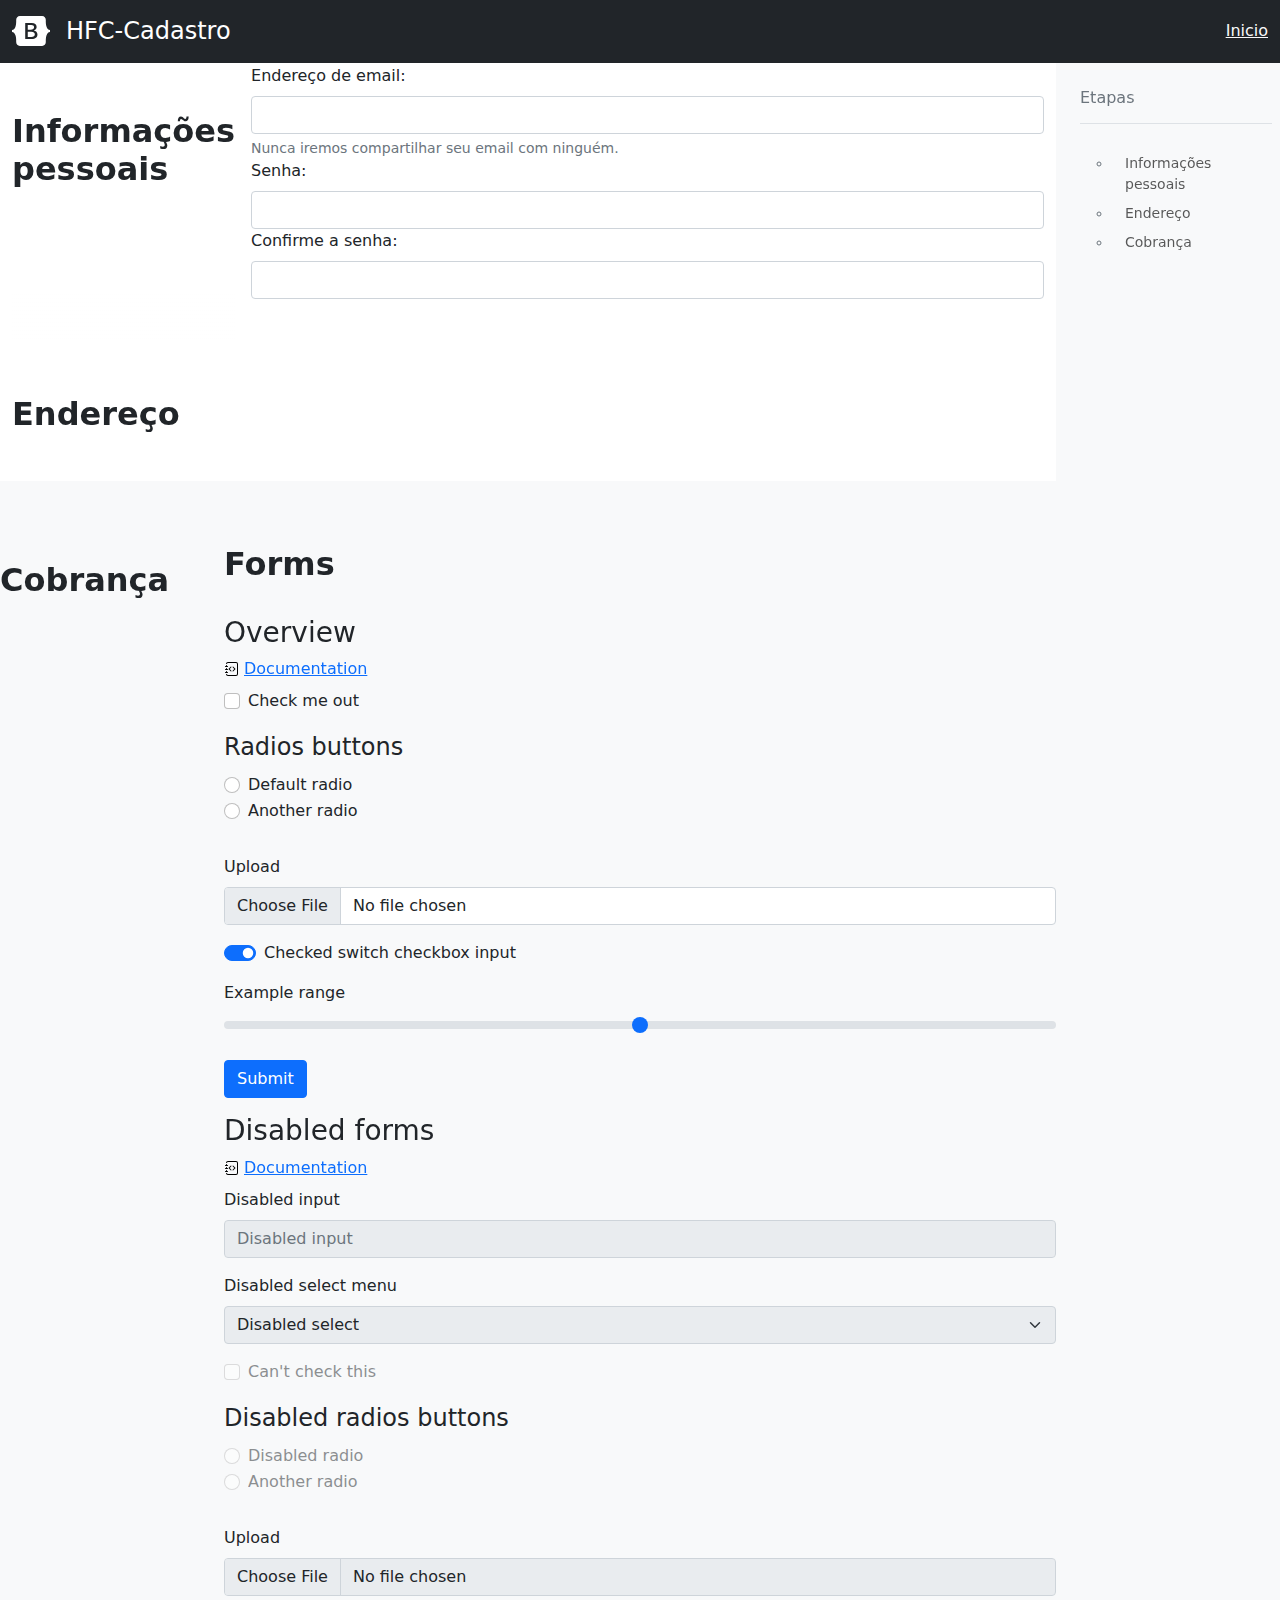
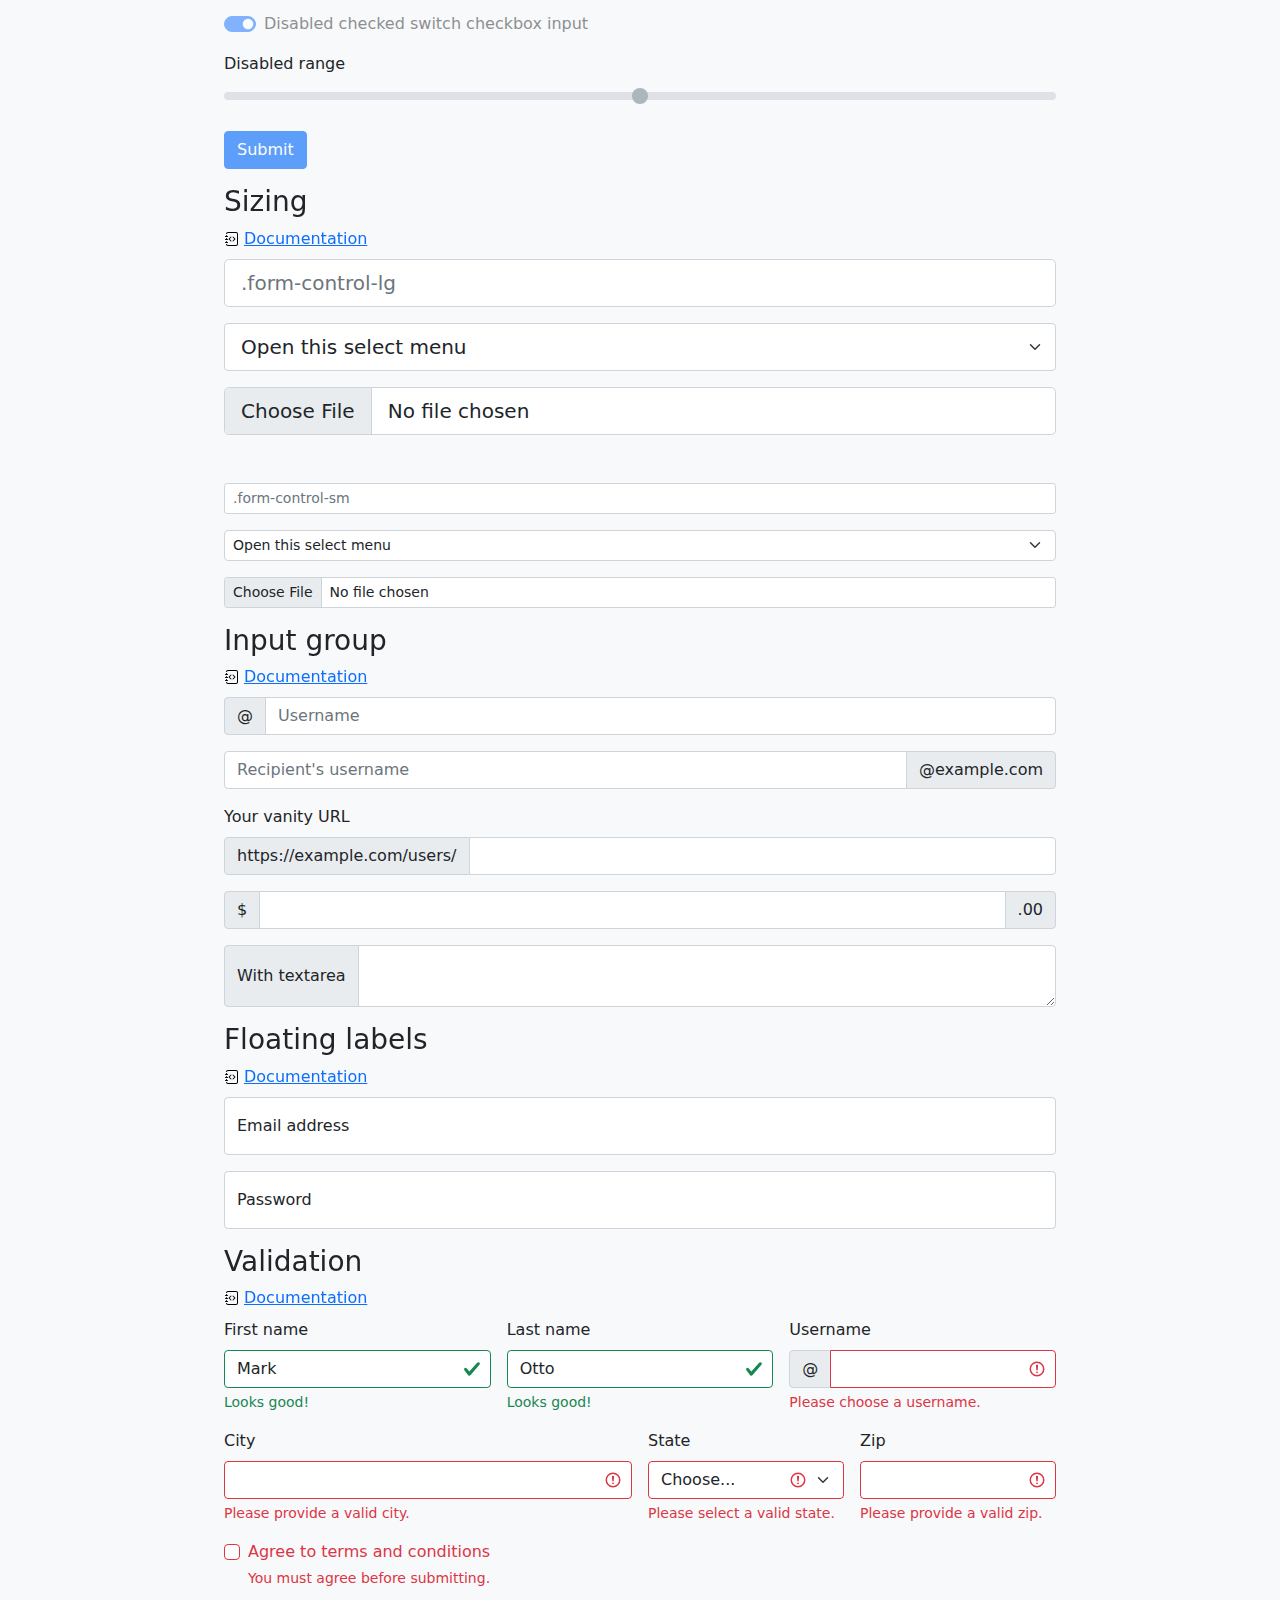
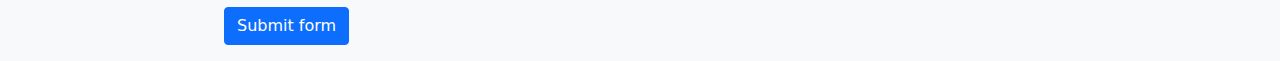
==== ss/blog/cadastro.html @ 864c5a06 "Update cadastro.html" ====
<!doctype html>
<html lang="en">
  <head>
    <meta charset="utf-8">
    <meta name="viewport" content="width=device-width, initial-scale=1">
    <meta name="description" content="">
    <meta name="author" content="Luiza<Matheus,Tailine">
    <meta name="generator" content="Hugo 0.82.0">
    <title>HFC-Cadastro</title>

    <link rel="canonical" href="https://getbootstrap.com/docs/5.0/examples/cheatsheet/">

    

    <!-- Bootstrap core CSS -->
<link href="../assets/dist/css/bootstrap.min.css" rel="stylesheet">

    <style>
      .bd-placeholder-img {
        font-size: 1.125rem;
        text-anchor: middle;
        -webkit-user-select: none;
        -moz-user-select: none;
        user-select: none;
      }

      @media (min-width: 768px) {
        .bd-placeholder-img-lg {
          font-size: 3.5rem;
        }
      }
    </style>

    
    <!-- Custom styles for this template -->
    <link href="cadastro.css" rel="stylesheet">
  </head>
  <body class="bg-light">
    
<header class="bd-header bg-dark py-3 d-flex align-items-stretch border-bottom border-dark">
  <div class="container-fluid d-flex align-items-center">
    <h1 class="d-flex align-items-center fs-4 text-white mb-0">
      <img src="../assets/brand/bootstrap-logo-white.svg" width="38" height="30" class="me-3" alt="Bootstrap">
      HFC-Cadastro
    </h1>
    <a href="index.html" class="ms-auto link-light">Inicio</a>
  </div>
</header>
<aside class="bd-aside sticky-xl-top text-muted align-self-start mb-3 mb-xl-5 px-2">
  <h2 class="h6 pt-4 pb-3 mb-4 border-bottom">Etapas</h2>
  <nav class="small" id="toc">
    <ul class="list-unstyled">
      <li class="my-2">
        <ul>
       
          <li><a class="d-inline-flex align-items-center rounded" href="#info">Informações pessoais</a></li>
          <li><a class="d-inline-flex align-items-center rounded" href="#end">Endereço</a></li>
          <li><a class="d-inline-flex align-items-center rounded" href="#cobr">Cobrança</a></li>
          
        </ul>
      </li>
      
    
    </ul>
  </nav>
</aside>
<div class="bd-cheatsheet container-fluid bg-body">
  <section id="info">
    <h2 class="sticky-xl-top fw-bold pt-3 pt-xl-5 pb-2 pb-xl-3">Informações pessoais</h2>
    <div class="mb-3">
      <label for="exampleInputEmail1" class="form-label">Endereço de email:</label>
      <input type="email" class="form-control" id="exampleInputEmail1" aria-describedby="emailHelp">
      <div id="emailHelp" class="form-text">Nunca iremos compartilhar seu email com ninguém.</div>
      <label for="exampleInputPassword1" class="form-label">Senha:</label>
      <input type="password" class="form-control" id="exampleInputPassword1">
    
      <label for="exampleInputPassword1" class="form-label">Confirme a senha:</label>
      <input type="password" class="form-control" id="exampleInputPassword1">
    </div>
  </section>
  <section id="end">
    <article class="my-3" id="end">
      <div class="bd-heading sticky-xl-top align-self-start mt-5 mb-3 mt-xl-0 mb-xl-2">

        <h2 class="sticky-xl-top fw-bold pt-3 pt-xl-5 pb-2 pb-xl-3">Endereço</h2>
      </div>
        
      </div>
    </article>
  </section>
  <section id="cobr">
    <article class="my-3" id="cobr">
      <div class="bd-heading sticky-xl-top align-self-start mt-5 mb-3 mt-xl-0 mb-xl-2">
        <h2 class="sticky-xl-top fw-bold pt-3 pt-xl-5 pb-2 pb-xl-3">Cobrança</h2>
      </div>
        
      </div>
    </article>
  </section>  
    

  <section id="forms">
    <h2 class="sticky-xl-top fw-bold pt-3 pt-xl-5 pb-2 pb-xl-3">Forms</h2>

    <article class="my-3" id="overview">
      <div class="bd-heading sticky-xl-top align-self-start mt-5 mb-3 mt-xl-0 mb-xl-2">
        <h3>Overview</h3>
        <a class="d-flex align-items-center" href="../forms/overview/">Documentation</a>
      </div>

      <div>
        <div class="bd-example">
        <form>
          
          
          <div class="mb-3 form-check">
            <input type="checkbox" class="form-check-input" id="exampleCheck1">
            <label class="form-check-label" for="exampleCheck1">Check me out</label>
          </div>
          <fieldset class="mb-3">
            <legend>Radios buttons</legend>
            <div class="form-check">
              <input type="radio" name="radios" class="form-check-input" id="exampleRadio1">
              <label class="form-check-label" for="exampleRadio1">Default radio</label>
            </div>
            <div class="mb-3 form-check">
              <input type="radio" name="radios" class="form-check-input" id="exampleRadio2">
              <label class="form-check-label" for="exampleRadio2">Another radio</label>
            </div>
          </fieldset>
          <div class="mb-3">
            <label class="form-label" for="customFile">Upload</label>
            <input type="file" class="form-control" id="customFile">
          </div>
          <div class="mb-3 form-check form-switch">
            <input class="form-check-input" type="checkbox" id="flexSwitchCheckChecked" checked>
            <label class="form-check-label" for="flexSwitchCheckChecked">Checked switch checkbox input</label>
          </div>
          <div class="mb-3">
            <label for="customRange3" class="form-label">Example range</label>
            <input type="range" class="form-range" min="0" max="5" step="0.5" id="customRange3">
          </div>
          <button type="submit" class="btn btn-primary">Submit</button>
        </form>
        </div>
      </div>
    </article>
    <article class="my-3" id="disabled-forms">
      <div class="bd-heading sticky-xl-top align-self-start mt-5 mb-3 mt-xl-0 mb-xl-2">
        <h3>Disabled forms</h3>
        <a class="d-flex align-items-center" href="../forms/overview/#disabled-forms">Documentation</a>
      </div>

      <div>
        <div class="bd-example">
        <form>
          <fieldset disabled aria-label="Disabled fieldset example">
            <div class="mb-3">
              <label for="disabledTextInput" class="form-label">Disabled input</label>
              <input type="text" id="disabledTextInput" class="form-control" placeholder="Disabled input">
            </div>
            <div class="mb-3">
              <label for="disabledSelect" class="form-label">Disabled select menu</label>
              <select id="disabledSelect" class="form-select">
                <option>Disabled select</option>
              </select>
            </div>
            <div class="mb-3">
              <div class="form-check">
                <input class="form-check-input" type="checkbox" id="disabledFieldsetCheck" disabled>
                <label class="form-check-label" for="disabledFieldsetCheck">
                  Can't check this
                </label>
              </div>
            </div>
            <fieldset class="mb-3">
              <legend>Disabled radios buttons</legend>
              <div class="form-check">
                <input type="radio" name="radios" class="form-check-input" id="disabledRadio1" disabled>
                <label class="form-check-label" for="disabledRadio1">Disabled radio</label>
              </div>
              <div class="mb-3 form-check">
                <input type="radio" name="radios" class="form-check-input" id="disabledRadio2" disabled>
                <label class="form-check-label" for="disabledRadio2">Another radio</label>
              </div>
            </fieldset>
            <div class="mb-3">
              <label class="form-label" for="disabledCustomFile">Upload</label>
              <input type="file" class="form-control" id="disabledCustomFile" disabled>
            </div>
            <div class="mb-3 form-check form-switch">
              <input class="form-check-input" type="checkbox" id="disabledSwitchCheckChecked" checked disabled>
              <label class="form-check-label" for="disabledSwitchCheckChecked">Disabled checked switch checkbox input</label>
            </div>
            <div class="mb-3">
              <label for="disabledRange" class="form-label">Disabled range</label>
              <input type="range" class="form-range" min="0" max="5" step="0.5" id="disabledRange">
            </div>
            <button type="submit" class="btn btn-primary">Submit</button>
          </fieldset>
        </form>
        </div>
      </div>
    </article>
    <article class="my-3" id="sizing">
      <div class="bd-heading sticky-xl-top align-self-start mt-5 mb-3 mt-xl-0 mb-xl-2">
        <h3>Sizing</h3>
        <a class="d-flex align-items-center" href="../forms/form-control/#sizing">Documentation</a>
      </div>

      <div>
        <div class="bd-example">
        <div class="mb-3">
          <input class="form-control form-control-lg" type="text" placeholder=".form-control-lg" aria-label=".form-control-lg example">
        </div>
        <div class="mb-3">
          <select class="form-select form-select-lg mb-3" aria-label=".form-select-lg example">
            <option selected>Open this select menu</option>
            <option value="1">One</option>
            <option value="2">Two</option>
            <option value="3">Three</option>
          </select>
        </div>
        <div class="mb-3">
          <input type="file" class="form-control form-control-lg" aria-label="Large file input example">
        </div>
        </div>

        <div class="bd-example">
        <div class="mb-3">
          <input class="form-control form-control-sm" type="text" placeholder=".form-control-sm" aria-label=".form-control-sm example">
        </div>
        <div class="mb-3">
          <select class="form-select form-select-sm" aria-label=".form-select-sm example">
            <option selected>Open this select menu</option>
            <option value="1">One</option>
            <option value="2">Two</option>
            <option value="3">Three</option>
          </select>
        </div>
        <div class="mb-3">
          <input type="file" class="form-control form-control-sm" aria-label="Small file input example">
        </div>
        </div>
      </div>
    </article>
    <article class="my-3" id="input-group">
      <div class="bd-heading sticky-xl-top align-self-start mt-5 mb-3 mt-xl-0 mb-xl-2">
        <h3>Input group</h3>
        <a class="d-flex align-items-center" href="../forms/input-group/">Documentation</a>
      </div>

      <div>
        <div class="bd-example">
        <div class="input-group mb-3">
          <span class="input-group-text" id="basic-addon1">@</span>
          <input type="text" class="form-control" placeholder="Username" aria-label="Username" aria-describedby="basic-addon1">
        </div>
        <div class="input-group mb-3">
          <input type="text" class="form-control" placeholder="Recipient's username" aria-label="Recipient's username" aria-describedby="basic-addon2">
          <span class="input-group-text" id="basic-addon2">@example.com</span>
        </div>
        <label for="basic-url" class="form-label">Your vanity URL</label>
        <div class="input-group mb-3">
          <span class="input-group-text" id="basic-addon3">https://example.com/users/</span>
          <input type="text" class="form-control" id="basic-url" aria-describedby="basic-addon3">
        </div>
        <div class="input-group mb-3">
          <span class="input-group-text">$</span>
          <input type="text" class="form-control" aria-label="Amount (to the nearest dollar)">
          <span class="input-group-text">.00</span>
        </div>
        <div class="input-group">
          <span class="input-group-text">With textarea</span>
          <textarea class="form-control" aria-label="With textarea"></textarea>
        </div>
        </div>
      </div>
    </article>
    <article class="my-3" id="floating-labels">
      <div class="bd-heading sticky-xl-top align-self-start mt-5 mb-3 mt-xl-0 mb-xl-2">
        <h3>Floating labels</h3>
        <a class="d-flex align-items-center" href="../forms/floating-labels/">Documentation</a>
      </div>

      <div>
        <div class="bd-example">
        <form>
          <div class="form-floating mb-3">
            <input type="email" class="form-control" id="floatingInput" placeholder="name@example.com">
            <label for="floatingInput">Email address</label>
          </div>
          <div class="form-floating">
            <input type="password" class="form-control" id="floatingPassword" placeholder="Password">
            <label for="floatingPassword">Password</label>
          </div>
        </form>
        </div>
      </div>
    </article>
    <article class="my-3" id="validation">
      <div class="bd-heading sticky-xl-top align-self-start mt-5 mb-3 mt-xl-0 mb-xl-2">
        <h3>Validation</h3>
        <a class="d-flex align-items-center" href="../forms/validation/">Documentation</a>
      </div>

      <div>
        <div class="bd-example">
        <form class="row g-3">
          <div class="col-md-4">
            <label for="validationServer01" class="form-label">First name</label>
            <input type="text" class="form-control is-valid" id="validationServer01" value="Mark" required>
            <div class="valid-feedback">
              Looks good!
            </div>
          </div>
          <div class="col-md-4">
            <label for="validationServer02" class="form-label">Last name</label>
            <input type="text" class="form-control is-valid" id="validationServer02" value="Otto" required>
            <div class="valid-feedback">
              Looks good!
            </div>
          </div>
          <div class="col-md-4">
            <label for="validationServerUsername" class="form-label">Username</label>
            <div class="input-group has-validation">
              <span class="input-group-text" id="inputGroupPrepend3">@</span>
              <input type="text" class="form-control is-invalid" id="validationServerUsername" aria-describedby="inputGroupPrepend3" required>
              <div class="invalid-feedback">
                Please choose a username.
              </div>
            </div>
          </div>
          <div class="col-md-6">
            <label for="validationServer03" class="form-label">City</label>
            <input type="text" class="form-control is-invalid" id="validationServer03" required>
            <div class="invalid-feedback">
              Please provide a valid city.
            </div>
          </div>
          <div class="col-md-3">
            <label for="validationServer04" class="form-label">State</label>
            <select class="form-select is-invalid" id="validationServer04" required>
              <option selected disabled value="">Choose...</option>
              <option>...</option>
            </select>
            <div class="invalid-feedback">
              Please select a valid state.
            </div>
          </div>
          <div class="col-md-3">
            <label for="validationServer05" class="form-label">Zip</label>
            <input type="text" class="form-control is-invalid" id="validationServer05" required>
            <div class="invalid-feedback">
              Please provide a valid zip.
            </div>
          </div>
          <div class="col-12">
            <div class="form-check">
              <input class="form-check-input is-invalid" type="checkbox" value="" id="invalidCheck3" required>
              <label class="form-check-label" for="invalidCheck3">
                Agree to terms and conditions
              </label>
              <div class="invalid-feedback">
                You must agree before submitting.
              </div>
            </div>
          </div>
          <div class="col-12">
            <button class="btn btn-primary" type="submit">Submit form</button>
          </div>
        </form>
        </div>
      </div>
    </article>
  </section>

  
    <article class="my-3" id="spinners">
      <div class="bd-heading sticky-xl-top align-self-start mt-5 mb-3 mt-xl-0 mb-xl-2">
        


    <script src="../assets/dist/js/bootstrap.bundle.min.js"></script>

      <script src="cadastro.js"></script>
  </body>
</html>
---- ss/blog/cadastro.css ----
body {
  scroll-behavior: smooth;
}

/**
 * Bootstrap "Journal code" icon
 * @link https://icons.getbootstrap.com/icons/journal-code/
 */
.bd-heading a::before {
  display: inline-block;
  width: 1em;
  height: 1em;
  margin-right: .25rem;
  content: "";
  background-image: url("data:image/svg+xml,%3Csvg xmlns='http://www.w3.org/2000/svg' fill='%25230d6efd' viewBox='0 0 16 16'%3E%3Cpath d='M4 1h8a2 2 0 0 1 2 2v10a2 2 0 0 1-2 2H4a2 2 0 0 1-2-2h1a1 1 0 0 0 1 1h8a1 1 0 0 0 1-1V3a1 1 0 0 0-1-1H4a1 1 0 0 0-1 1H2a2 2 0 0 1 2-2z'/%3E%3Cpath d='M2 5v-.5a.5.5 0 0 1 1 0V5h.5a.5.5 0 0 1 0 1h-2a.5.5 0 0 1 0-1H2zm0 3v-.5a.5.5 0 0 1 1 0V8h.5a.5.5 0 0 1 0 1h-2a.5.5 0 0 1 0-1H2zm0 3v-.5a.5.5 0 0 1 1 0v.5h.5a.5.5 0 0 1 0 1h-2a.5.5 0 0 1 0-1H2z'/%3E%3Cpath fill-rule='evenodd' d='M8.646 5.646a.5.5 0 0 1 .708 0l2 2a.5.5 0 0 1 0 .708l-2 2a.5.5 0 0 1-.708-.708L10.293 8 8.646 6.354a.5.5 0 0 1 0-.708zm-1.292 0a.5.5 0 0 0-.708 0l-2 2a.5.5 0 0 0 0 .708l2 2a.5.5 0 0 0 .708-.708L5.707 8l1.647-1.646a.5.5 0 0 0 0-.708z'/%3E%3C/svg%3E");
  background-size: 1em;
}

/* stylelint-disable-next-line selector-max-universal */
.bd-heading + div > * + * {
  margin-top: 3rem;
}

/* Table of contents */
.bd-aside a {
  padding: .1875rem .5rem;
  margin-top: .125rem;
  margin-left: .3125rem;
  color: rgba(0, 0, 0, .65);
  text-decoration: none;
}

.bd-aside a:hover,
.bd-aside a:focus {
  color: rgba(0, 0, 0, .85);
  background-color: rgba(121, 82, 179, .1);
}

.bd-aside .active {
  font-weight: 600;
  color: rgba(0, 0, 0, .85);
}

.bd-aside .btn {
  padding: .25rem .5rem;
  font-weight: 600;
  color: rgba(0, 0, 0, .65);
  border: 0;
}

.bd-aside .btn:hover,
.bd-aside .btn:focus {
  color: rgba(0, 0, 0, .85);
  background-color: rgba(121, 82, 179, .1);
}

.bd-aside .btn:focus {
  box-shadow: 0 0 0 1px rgba(121, 82, 179, .7);
}

.bd-aside .btn::before {
  width: 1.25em;
  line-height: 0;
  content: url("data:image/svg+xml,%3csvg xmlns='http://www.w3.org/2000/svg' width='16' height='16' viewBox='0 0 16 16'%3e%3cpath fill='none' stroke='rgba%280,0,0,.5%29' stroke-linecap='round' stroke-linejoin='round' stroke-width='2' d='M5 14l6-6-6-6'/%3e%3c/svg%3e");
  transition: transform .35s ease;

  /* rtl:raw:
  transform: rotate(180deg) translateX(-2px);
  */
  transform-origin: .5em 50%;
}

.bd-aside .btn[aria-expanded="true"]::before {
  transform: rotate(90deg)/* rtl:ignore */;
}


/* Examples */
.scrollspy-example {
  position: relative;
  height: 200px;
  margin-top: .5rem;
  overflow: auto;
}

[id="modal"] .bd-example .btn,
[id="buttons"] .bd-example .btn,
[id="tooltips"] .bd-example .btn,
[id="popovers"] .bd-example .btn,
[id="dropdowns"] .bd-example .btn-group,
[id="dropdowns"] .bd-example .dropdown,
[id="dropdowns"] .bd-example .dropup,
[id="dropdowns"] .bd-example .dropend,
[id="dropdowns"] .bd-example .dropstart {
  margin: 0 1rem 1rem 0;
}

/* Layout */
@media (min-width: 1200px) {
  body {
    display: grid;
    gap: 1rem;
    grid-template-columns: 1fr 4fr 1fr;
    grid-template-rows: auto;
  }

  .bd-header {
    position: fixed;
    top: 0;
    /* rtl:begin:ignore */
    right: 0;
    left: 0;
    /* rtl:end:ignore */
    z-index: 1030;
    grid-column: 1 / span 3;
  }

  .bd-aside,
  .bd-cheatsheet {
    padding-top: 4rem;
  }

  /**
   * 1. Too bad only Firefox supports subgrids ATM
   */
  .bd-cheatsheet,
  .bd-cheatsheet section,
  .bd-cheatsheet article {
    display: inherit; /* 1 */
    gap: inherit; /* 1 */
    grid-template-columns: 1fr 4fr;
    grid-column: 1 / span 2;
    grid-template-rows: auto;
  }

  .bd-aside {
    grid-area: 1 / 3;
    scroll-margin-top: 4rem;
  }

  .bd-cheatsheet section,
  .bd-cheatsheet section > h2 {
    top: 2rem;
    scroll-margin-top: 2rem;
  }

  .bd-cheatsheet section > h2::before {
    position: absolute;
    /* rtl:begin:ignore */
    top: 0;
    right: 0;
    bottom: -2rem;
    left: 0;
    /* rtl:end:ignore */
    z-index: -1;
    content: "";
    background-image: linear-gradient(to bottom, rgba(255, 255, 255, 1) calc(100% - 3rem), rgba(255, 255, 255, .01));
  }

  .bd-cheatsheet article,
  .bd-cheatsheet .bd-heading {
    top: 8rem;
    scroll-margin-top: 8rem;
  }

  .bd-cheatsheet .bd-heading {
    z-index: 1;
  }
}
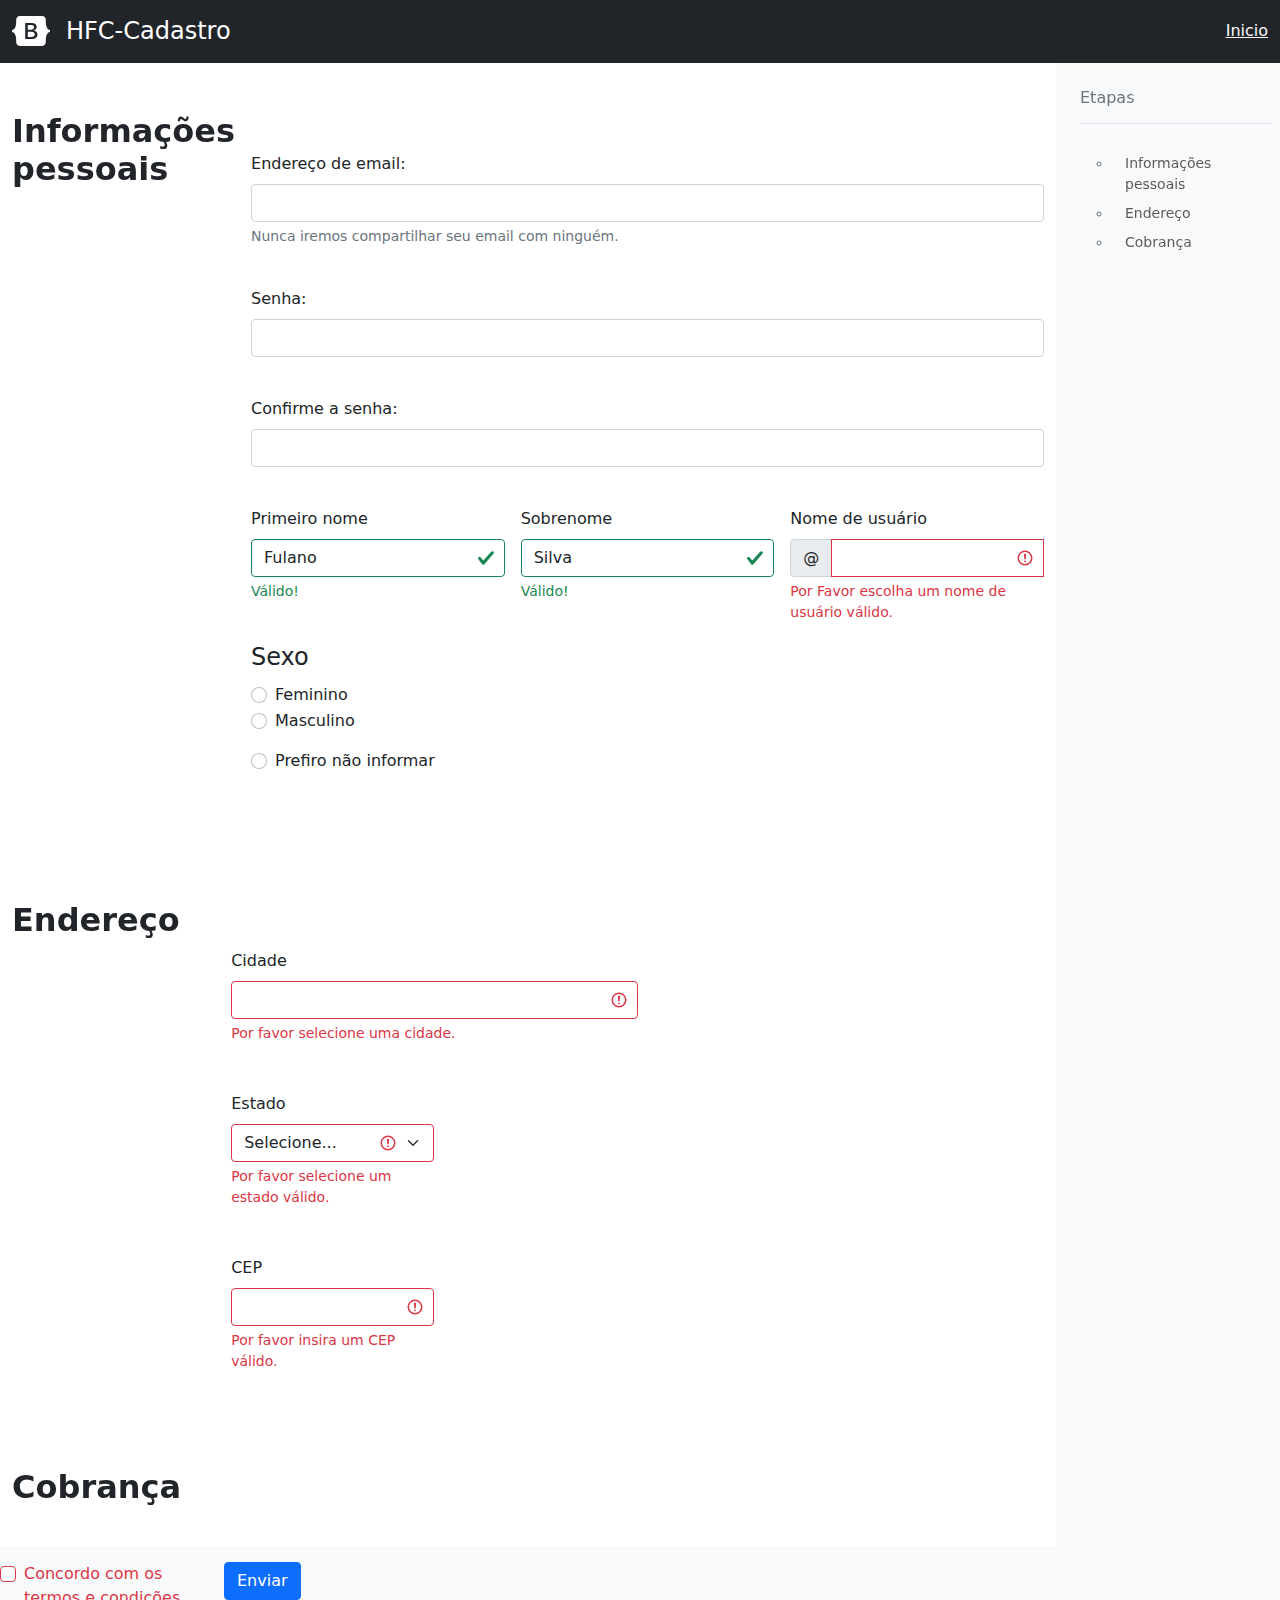
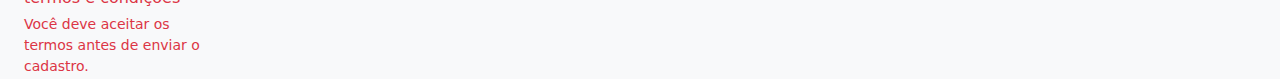
==== commit fa80af5a: "FORM DE CADASTRO" ====
--- a/ss/blog/cadastro.html
+++ b/ss/blog/cadastro.html
@@ -68,29 +68,116 @@
   <section id="info">
     <h2 class="sticky-xl-top fw-bold pt-3 pt-xl-5 pb-2 pb-xl-3">Informações pessoais</h2>
     <div class="mb-3">
+      <p></br></br></br></p>
       <label for="exampleInputEmail1" class="form-label">Endereço de email:</label>
       <input type="email" class="form-control" id="exampleInputEmail1" aria-describedby="emailHelp">
       <div id="emailHelp" class="form-text">Nunca iremos compartilhar seu email com ninguém.</div>
+      <p></br></p>
+      
       <label for="exampleInputPassword1" class="form-label">Senha:</label>
       <input type="password" class="form-control" id="exampleInputPassword1">
-    
+      <p></br></p>
       <label for="exampleInputPassword1" class="form-label">Confirme a senha:</label>
       <input type="password" class="form-control" id="exampleInputPassword1">
+      
+      <p></br></p>
+      <div class="bd-example">
+        <form class="row g-3">
+          <div class="col-md-4">
+            <label for="validationServer01" class="form-label">Primeiro nome</label>
+            <input type="text" class="form-control is-valid" id="validationServer01" value="Fulano" required>
+            <div class="valid-feedback">
+              Válido!
+            </div>
+            <div class="invalid-feedback">
+              verifique o nome digitado
+            </div>
+          </div>
+          <div class="col-md-4">
+            <label for="validationServer02" class="form-label">Sobrenome</label>
+            <input type="text" class="form-control is-valid" id="validationServer02" value="Silva" required>
+            <div class="valid-feedback">
+              Válido!
+            </div>
+            <div class="invalid-feedback">
+              Verifique o sobrenome digitado.
+            </div>
+          </div>
+          <div class="col-md-4">
+            <label for="validationServerUsername" class="form-label">Nome de usuário</label>
+            <div class="input-group has-validation">
+              <span class="input-group-text" id="inputGroupPrepend3">@</span>
+              <input type="text" class="form-control is-invalid" id="validationServerUsername" aria-describedby="inputGroupPrepend3" required>
+              <div class="invalid-feedback">
+                Por Favor escolha um nome de usuário válido.
+              </div>
+              <div class="valid-feedback">
+                Válido!
+              </div>
+            </div>
+            
+          </div>
+
+          <fieldset class="mb-3">
+            <legend>Sexo</legend>
+            <div class="form-check">
+              <input type="radio" name="radios" class="form-check-input" id="exampleRadio1">
+              <label class="form-check-label" for="exampleRadio1">Feminino</label>
+            </div>
+            <div class="mb-3 form-check">
+              <input type="radio" name="radios" class="form-check-input" id="exampleRadio2">
+              <label class="form-check-label" for="exampleRadio2">Masculino</label>
+            </div>
+            <div class="mb-3 form-check">
+              <input type="radio" name="radios" class="form-check-input" id="exampleRadio3">
+              <label class="form-check-label" for="exampleRadio3">Prefiro não informar</label>
+            </div>
+          </fieldset>
+
     </div>
+
+    
   </section>
   <section id="end">
     <article class="my-3" id="end">
       <div class="bd-heading sticky-xl-top align-self-start mt-5 mb-3 mt-xl-0 mb-xl-2">
 
         <h2 class="sticky-xl-top fw-bold pt-3 pt-xl-5 pb-2 pb-xl-3">Endereço</h2>
-      </div>
         
       </div>
+        <div>
+          <p></br></br></p>
+          <div class="col-md-6">
+            <label for="validationServer03" class="form-label">Cidade</label>
+            <input type="text" class="form-control is-invalid" id="validationServer03" required>
+            <div class="invalid-feedback">
+              Por favor selecione uma cidade.
+            </div>
+          </div>
+          <div class="col-md-3">
+            <label for="validationServer04" class="form-label">Estado</label>
+            <select class="form-select is-invalid" id="validationServer04" required>
+              <option selected disabled value="">Selecione...</option>
+              <option>...</option>
+            </select>
+            <div class="invalid-feedback">
+              Por favor selecione um estado válido.
+            </div>
+          </div>
+          <div class="col-md-3">
+            <label for="validationServer05" class="form-label">CEP</label>
+            <input type="text" class="form-control is-invalid" id="validationServer05" required>
+            <div class="invalid-feedback">
+              Por favor insira um CEP válido.
+            </div>
+          </div>
+        </div>
+      
     </article>
   </section>
   <section id="cobr">
     <article class="my-3" id="cobr">
-      <div class="bd-heading sticky-xl-top align-self-start mt-5 mb-3 mt-xl-0 mb-xl-2">
+      <div>
         <h2 class="sticky-xl-top fw-bold pt-3 pt-xl-5 pb-2 pb-xl-3">Cobrança</h2>
       </div>
         
@@ -99,275 +186,21 @@
   </section>  
     
 
-  <section id="forms">
-    <h2 class="sticky-xl-top fw-bold pt-3 pt-xl-5 pb-2 pb-xl-3">Forms</h2>
-
-    <article class="my-3" id="overview">
-      <div class="bd-heading sticky-xl-top align-self-start mt-5 mb-3 mt-xl-0 mb-xl-2">
-        <h3>Overview</h3>
-        <a class="d-flex align-items-center" href="../forms/overview/">Documentation</a>
-      </div>
-
-      <div>
-        <div class="bd-example">
-        <form>
+  
           
-          
-          <div class="mb-3 form-check">
-            <input type="checkbox" class="form-check-input" id="exampleCheck1">
-            <label class="form-check-label" for="exampleCheck1">Check me out</label>
-          </div>
-          <fieldset class="mb-3">
-            <legend>Radios buttons</legend>
-            <div class="form-check">
-              <input type="radio" name="radios" class="form-check-input" id="exampleRadio1">
-              <label class="form-check-label" for="exampleRadio1">Default radio</label>
-            </div>
-            <div class="mb-3 form-check">
-              <input type="radio" name="radios" class="form-check-input" id="exampleRadio2">
-              <label class="form-check-label" for="exampleRadio2">Another radio</label>
-            </div>
-          </fieldset>
-          <div class="mb-3">
-            <label class="form-label" for="customFile">Upload</label>
-            <input type="file" class="form-control" id="customFile">
-          </div>
-          <div class="mb-3 form-check form-switch">
-            <input class="form-check-input" type="checkbox" id="flexSwitchCheckChecked" checked>
-            <label class="form-check-label" for="flexSwitchCheckChecked">Checked switch checkbox input</label>
-          </div>
-          <div class="mb-3">
-            <label for="customRange3" class="form-label">Example range</label>
-            <input type="range" class="form-range" min="0" max="5" step="0.5" id="customRange3">
-          </div>
-          <button type="submit" class="btn btn-primary">Submit</button>
-        </form>
-        </div>
-      </div>
-    </article>
-    <article class="my-3" id="disabled-forms">
-      <div class="bd-heading sticky-xl-top align-self-start mt-5 mb-3 mt-xl-0 mb-xl-2">
-        <h3>Disabled forms</h3>
-        <a class="d-flex align-items-center" href="../forms/overview/#disabled-forms">Documentation</a>
-      </div>
-
-      <div>
-        <div class="bd-example">
-        <form>
-          <fieldset disabled aria-label="Disabled fieldset example">
-            <div class="mb-3">
-              <label for="disabledTextInput" class="form-label">Disabled input</label>
-              <input type="text" id="disabledTextInput" class="form-control" placeholder="Disabled input">
-            </div>
-            <div class="mb-3">
-              <label for="disabledSelect" class="form-label">Disabled select menu</label>
-              <select id="disabledSelect" class="form-select">
-                <option>Disabled select</option>
-              </select>
-            </div>
-            <div class="mb-3">
-              <div class="form-check">
-                <input class="form-check-input" type="checkbox" id="disabledFieldsetCheck" disabled>
-                <label class="form-check-label" for="disabledFieldsetCheck">
-                  Can't check this
-                </label>
-              </div>
-            </div>
-            <fieldset class="mb-3">
-              <legend>Disabled radios buttons</legend>
-              <div class="form-check">
-                <input type="radio" name="radios" class="form-check-input" id="disabledRadio1" disabled>
-                <label class="form-check-label" for="disabledRadio1">Disabled radio</label>
-              </div>
-              <div class="mb-3 form-check">
-                <input type="radio" name="radios" class="form-check-input" id="disabledRadio2" disabled>
-                <label class="form-check-label" for="disabledRadio2">Another radio</label>
-              </div>
-            </fieldset>
-            <div class="mb-3">
-              <label class="form-label" for="disabledCustomFile">Upload</label>
-              <input type="file" class="form-control" id="disabledCustomFile" disabled>
-            </div>
-            <div class="mb-3 form-check form-switch">
-              <input class="form-check-input" type="checkbox" id="disabledSwitchCheckChecked" checked disabled>
-              <label class="form-check-label" for="disabledSwitchCheckChecked">Disabled checked switch checkbox input</label>
-            </div>
-            <div class="mb-3">
-              <label for="disabledRange" class="form-label">Disabled range</label>
-              <input type="range" class="form-range" min="0" max="5" step="0.5" id="disabledRange">
-            </div>
-            <button type="submit" class="btn btn-primary">Submit</button>
-          </fieldset>
-        </form>
-        </div>
-      </div>
-    </article>
-    <article class="my-3" id="sizing">
-      <div class="bd-heading sticky-xl-top align-self-start mt-5 mb-3 mt-xl-0 mb-xl-2">
-        <h3>Sizing</h3>
-        <a class="d-flex align-items-center" href="../forms/form-control/#sizing">Documentation</a>
-      </div>
-
-      <div>
-        <div class="bd-example">
-        <div class="mb-3">
-          <input class="form-control form-control-lg" type="text" placeholder=".form-control-lg" aria-label=".form-control-lg example">
-        </div>
-        <div class="mb-3">
-          <select class="form-select form-select-lg mb-3" aria-label=".form-select-lg example">
-            <option selected>Open this select menu</option>
-            <option value="1">One</option>
-            <option value="2">Two</option>
-            <option value="3">Three</option>
-          </select>
-        </div>
-        <div class="mb-3">
-          <input type="file" class="form-control form-control-lg" aria-label="Large file input example">
-        </div>
-        </div>
-
-        <div class="bd-example">
-        <div class="mb-3">
-          <input class="form-control form-control-sm" type="text" placeholder=".form-control-sm" aria-label=".form-control-sm example">
-        </div>
-        <div class="mb-3">
-          <select class="form-select form-select-sm" aria-label=".form-select-sm example">
-            <option selected>Open this select menu</option>
-            <option value="1">One</option>
-            <option value="2">Two</option>
-            <option value="3">Three</option>
-          </select>
-        </div>
-        <div class="mb-3">
-          <input type="file" class="form-control form-control-sm" aria-label="Small file input example">
-        </div>
-        </div>
-      </div>
-    </article>
-    <article class="my-3" id="input-group">
-      <div class="bd-heading sticky-xl-top align-self-start mt-5 mb-3 mt-xl-0 mb-xl-2">
-        <h3>Input group</h3>
-        <a class="d-flex align-items-center" href="../forms/input-group/">Documentation</a>
-      </div>
-
-      <div>
-        <div class="bd-example">
-        <div class="input-group mb-3">
-          <span class="input-group-text" id="basic-addon1">@</span>
-          <input type="text" class="form-control" placeholder="Username" aria-label="Username" aria-describedby="basic-addon1">
-        </div>
-        <div class="input-group mb-3">
-          <input type="text" class="form-control" placeholder="Recipient's username" aria-label="Recipient's username" aria-describedby="basic-addon2">
-          <span class="input-group-text" id="basic-addon2">@example.com</span>
-        </div>
-        <label for="basic-url" class="form-label">Your vanity URL</label>
-        <div class="input-group mb-3">
-          <span class="input-group-text" id="basic-addon3">https://example.com/users/</span>
-          <input type="text" class="form-control" id="basic-url" aria-describedby="basic-addon3">
-        </div>
-        <div class="input-group mb-3">
-          <span class="input-group-text">$</span>
-          <input type="text" class="form-control" aria-label="Amount (to the nearest dollar)">
-          <span class="input-group-text">.00</span>
-        </div>
-        <div class="input-group">
-          <span class="input-group-text">With textarea</span>
-          <textarea class="form-control" aria-label="With textarea"></textarea>
-        </div>
-        </div>
-      </div>
-    </article>
-    <article class="my-3" id="floating-labels">
-      <div class="bd-heading sticky-xl-top align-self-start mt-5 mb-3 mt-xl-0 mb-xl-2">
-        <h3>Floating labels</h3>
-        <a class="d-flex align-items-center" href="../forms/floating-labels/">Documentation</a>
-      </div>
-
-      <div>
-        <div class="bd-example">
-        <form>
-          <div class="form-floating mb-3">
-            <input type="email" class="form-control" id="floatingInput" placeholder="name@example.com">
-            <label for="floatingInput">Email address</label>
-          </div>
-          <div class="form-floating">
-            <input type="password" class="form-control" id="floatingPassword" placeholder="Password">
-            <label for="floatingPassword">Password</label>
-          </div>
-        </form>
-        </div>
-      </div>
-    </article>
-    <article class="my-3" id="validation">
-      <div class="bd-heading sticky-xl-top align-self-start mt-5 mb-3 mt-xl-0 mb-xl-2">
-        <h3>Validation</h3>
-        <a class="d-flex align-items-center" href="../forms/validation/">Documentation</a>
-      </div>
-
-      <div>
-        <div class="bd-example">
-        <form class="row g-3">
-          <div class="col-md-4">
-            <label for="validationServer01" class="form-label">First name</label>
-            <input type="text" class="form-control is-valid" id="validationServer01" value="Mark" required>
-            <div class="valid-feedback">
-              Looks good!
-            </div>
-          </div>
-          <div class="col-md-4">
-            <label for="validationServer02" class="form-label">Last name</label>
-            <input type="text" class="form-control is-valid" id="validationServer02" value="Otto" required>
-            <div class="valid-feedback">
-              Looks good!
-            </div>
-          </div>
-          <div class="col-md-4">
-            <label for="validationServerUsername" class="form-label">Username</label>
-            <div class="input-group has-validation">
-              <span class="input-group-text" id="inputGroupPrepend3">@</span>
-              <input type="text" class="form-control is-invalid" id="validationServerUsername" aria-describedby="inputGroupPrepend3" required>
-              <div class="invalid-feedback">
-                Please choose a username.
-              </div>
-            </div>
-          </div>
-          <div class="col-md-6">
-            <label for="validationServer03" class="form-label">City</label>
-            <input type="text" class="form-control is-invalid" id="validationServer03" required>
-            <div class="invalid-feedback">
-              Please provide a valid city.
-            </div>
-          </div>
-          <div class="col-md-3">
-            <label for="validationServer04" class="form-label">State</label>
-            <select class="form-select is-invalid" id="validationServer04" required>
-              <option selected disabled value="">Choose...</option>
-              <option>...</option>
-            </select>
-            <div class="invalid-feedback">
-              Please select a valid state.
-            </div>
-          </div>
-          <div class="col-md-3">
-            <label for="validationServer05" class="form-label">Zip</label>
-            <input type="text" class="form-control is-invalid" id="validationServer05" required>
-            <div class="invalid-feedback">
-              Please provide a valid zip.
-            </div>
-          </div>
           <div class="col-12">
             <div class="form-check">
               <input class="form-check-input is-invalid" type="checkbox" value="" id="invalidCheck3" required>
               <label class="form-check-label" for="invalidCheck3">
-                Agree to terms and conditions
+                Concordo com os termos e condições
               </label>
               <div class="invalid-feedback">
-                You must agree before submitting.
+                Você deve aceitar os termos antes de enviar o cadastro.
               </div>
             </div>
           </div>
           <div class="col-12">
-            <button class="btn btn-primary" type="submit">Submit form</button>
+            <button class="btn btn-primary" type="submit">Enviar</button>
           </div>
         </form>
         </div>
@@ -376,9 +209,7 @@
   </section>
 
   
-    <article class="my-3" id="spinners">
-      <div class="bd-heading sticky-xl-top align-self-start mt-5 mb-3 mt-xl-0 mb-xl-2">
-        
+    
 
 
     <script src="../assets/dist/js/bootstrap.bundle.min.js"></script>
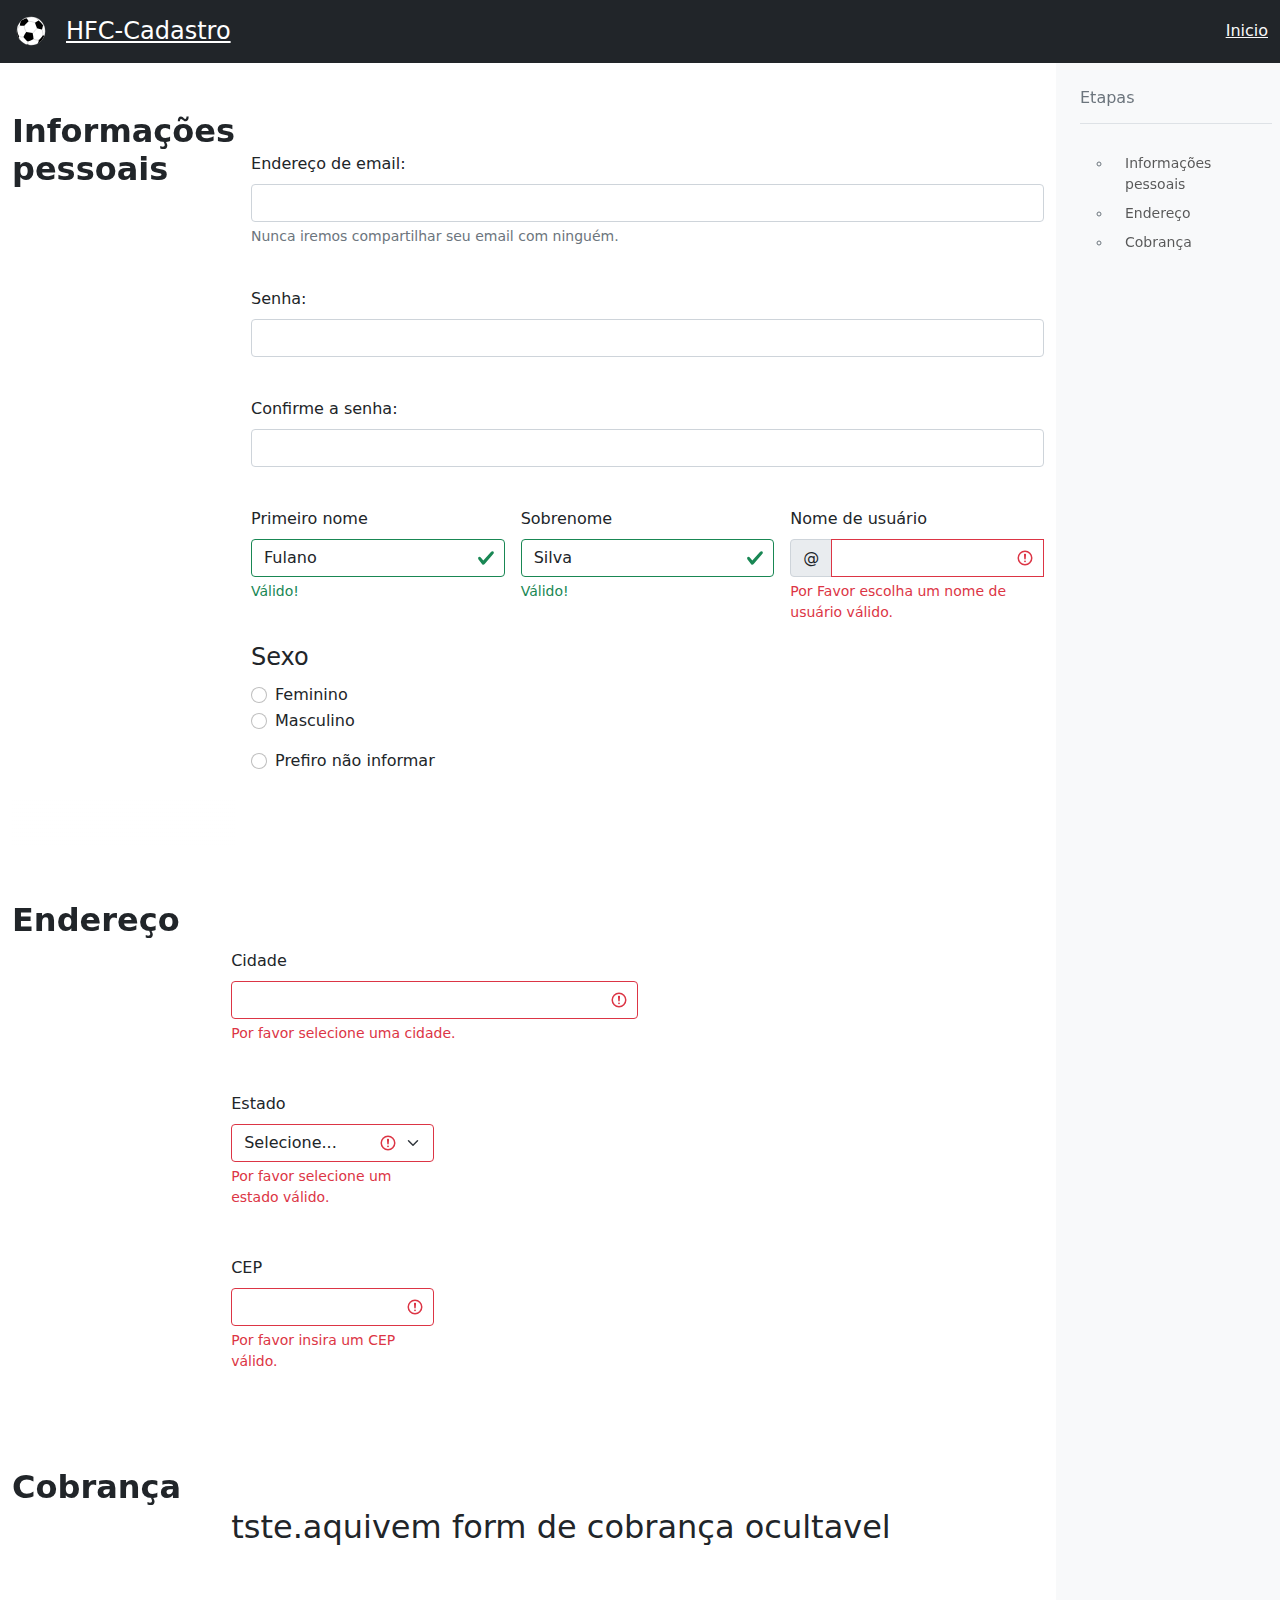
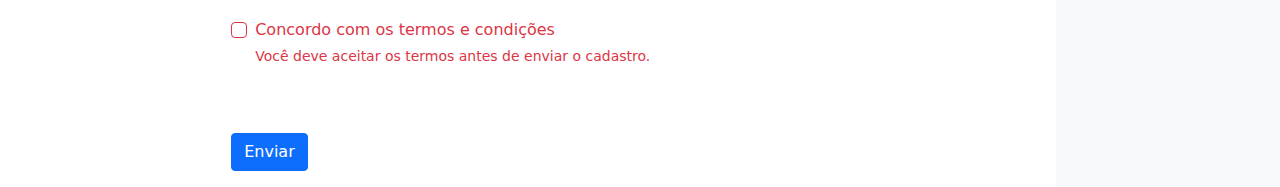
==== commit 1cc7969d: "Ajustes cadastro" ====
--- a/ss/blog/cadastro.html
+++ b/ss/blog/cadastro.html
@@ -7,7 +7,7 @@
     <meta name="author" content="Luiza<Matheus,Tailine">
     <meta name="generator" content="Hugo 0.82.0">
     <title>HFC-Cadastro</title>
-
+    <link rel="shortcut icon" href="../../imagens/atletico.jpg">
     <link rel="canonical" href="https://getbootstrap.com/docs/5.0/examples/cheatsheet/">
 
     
@@ -40,8 +40,8 @@
 <header class="bd-header bg-dark py-3 d-flex align-items-stretch border-bottom border-dark">
   <div class="container-fluid d-flex align-items-center">
     <h1 class="d-flex align-items-center fs-4 text-white mb-0">
-      <img src="../assets/brand/bootstrap-logo-white.svg" width="38" height="30" class="me-3" alt="Bootstrap">
-      HFC-Cadastro
+      <img src="../../imagens/iconebola.svg" width="38" height="30" class="me-3" alt="bola">
+      <a href="index.html" style="color:white;">HFC-Cadastro</a>
     </h1>
     <a href="index.html" class="ms-auto link-light">Inicio</a>
   </div>
@@ -177,36 +177,42 @@
   </section>
   <section id="cobr">
     <article class="my-3" id="cobr">
-      <div>
+      <div><!--lado esq-->
         <h2 class="sticky-xl-top fw-bold pt-3 pt-xl-5 pb-2 pb-xl-3">Cobrança</h2>
       </div>
-        
+      <div>
+        <p></br></br></br></p>
+        <h2>tste.aquivem form de cobrança ocultavel</h2>
+        <!--TERMOS-->
+        <p></br></br></p>
+        <div class="col-12">
+          <div class="form-check">
+            <input class="form-check-input is-invalid" type="checkbox" value="" id="invalidCheck3" required>
+            <label class="form-check-label" for="invalidCheck3">
+              Concordo com os termos e condições
+            </label>
+            <div class="invalid-feedback">
+              Você deve aceitar os termos antes de enviar o cadastro.
+            </div>
+          </div>
+        </div>
+        <p></br></br></p>
+        <!--Botao-->
+        <div class="col-12">
+          <button class="btn btn-primary" type="submit">Enviar</button>
+        </div>
       </div>
+      
     </article>
   </section>  
     
 
   
           
-          <div class="col-12">
-            <div class="form-check">
-              <input class="form-check-input is-invalid" type="checkbox" value="" id="invalidCheck3" required>
-              <label class="form-check-label" for="invalidCheck3">
-                Concordo com os termos e condições
-              </label>
-              <div class="invalid-feedback">
-                Você deve aceitar os termos antes de enviar o cadastro.
-              </div>
-            </div>
-          </div>
-          <div class="col-12">
-            <button class="btn btn-primary" type="submit">Enviar</button>
-          </div>
-        </form>
-        </div>
-      </div>
-    </article>
-  </section>
+        
+      
+    
+  
 
   
     
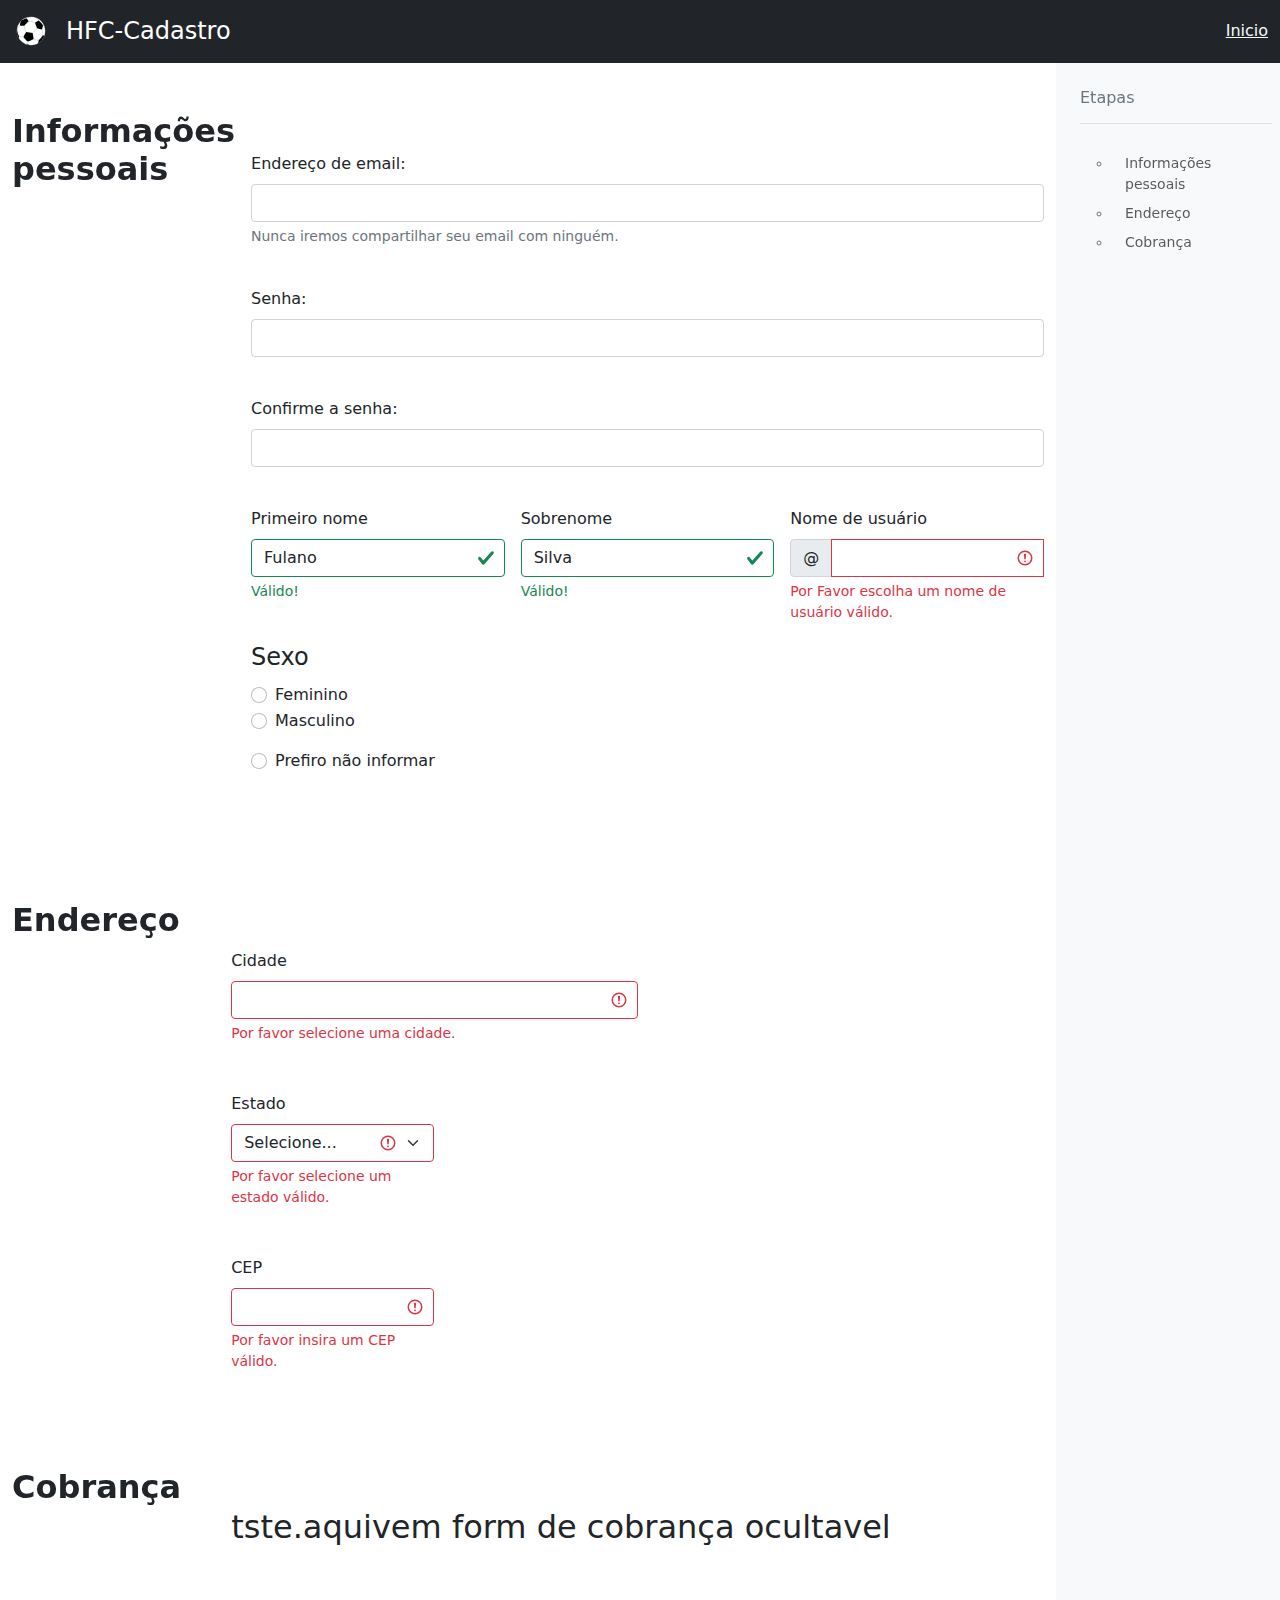
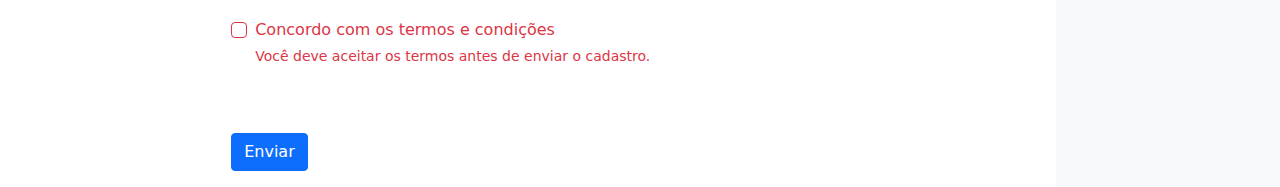
==== commit 86471a6e: "cadstro" ====
--- a/ss/blog/cadastro.html
+++ b/ss/blog/cadastro.html
@@ -41,7 +41,7 @@
   <div class="container-fluid d-flex align-items-center">
     <h1 class="d-flex align-items-center fs-4 text-white mb-0">
       <img src="../../imagens/iconebola.svg" width="38" height="30" class="me-3" alt="bola">
-      <a href="index.html" style="color:white;">HFC-Cadastro</a>
+      <a href="index.html" style="color:white;text-decoration: none;">HFC-Cadastro</a>
     </h1>
     <a href="index.html" class="ms-auto link-light">Inicio</a>
   </div>
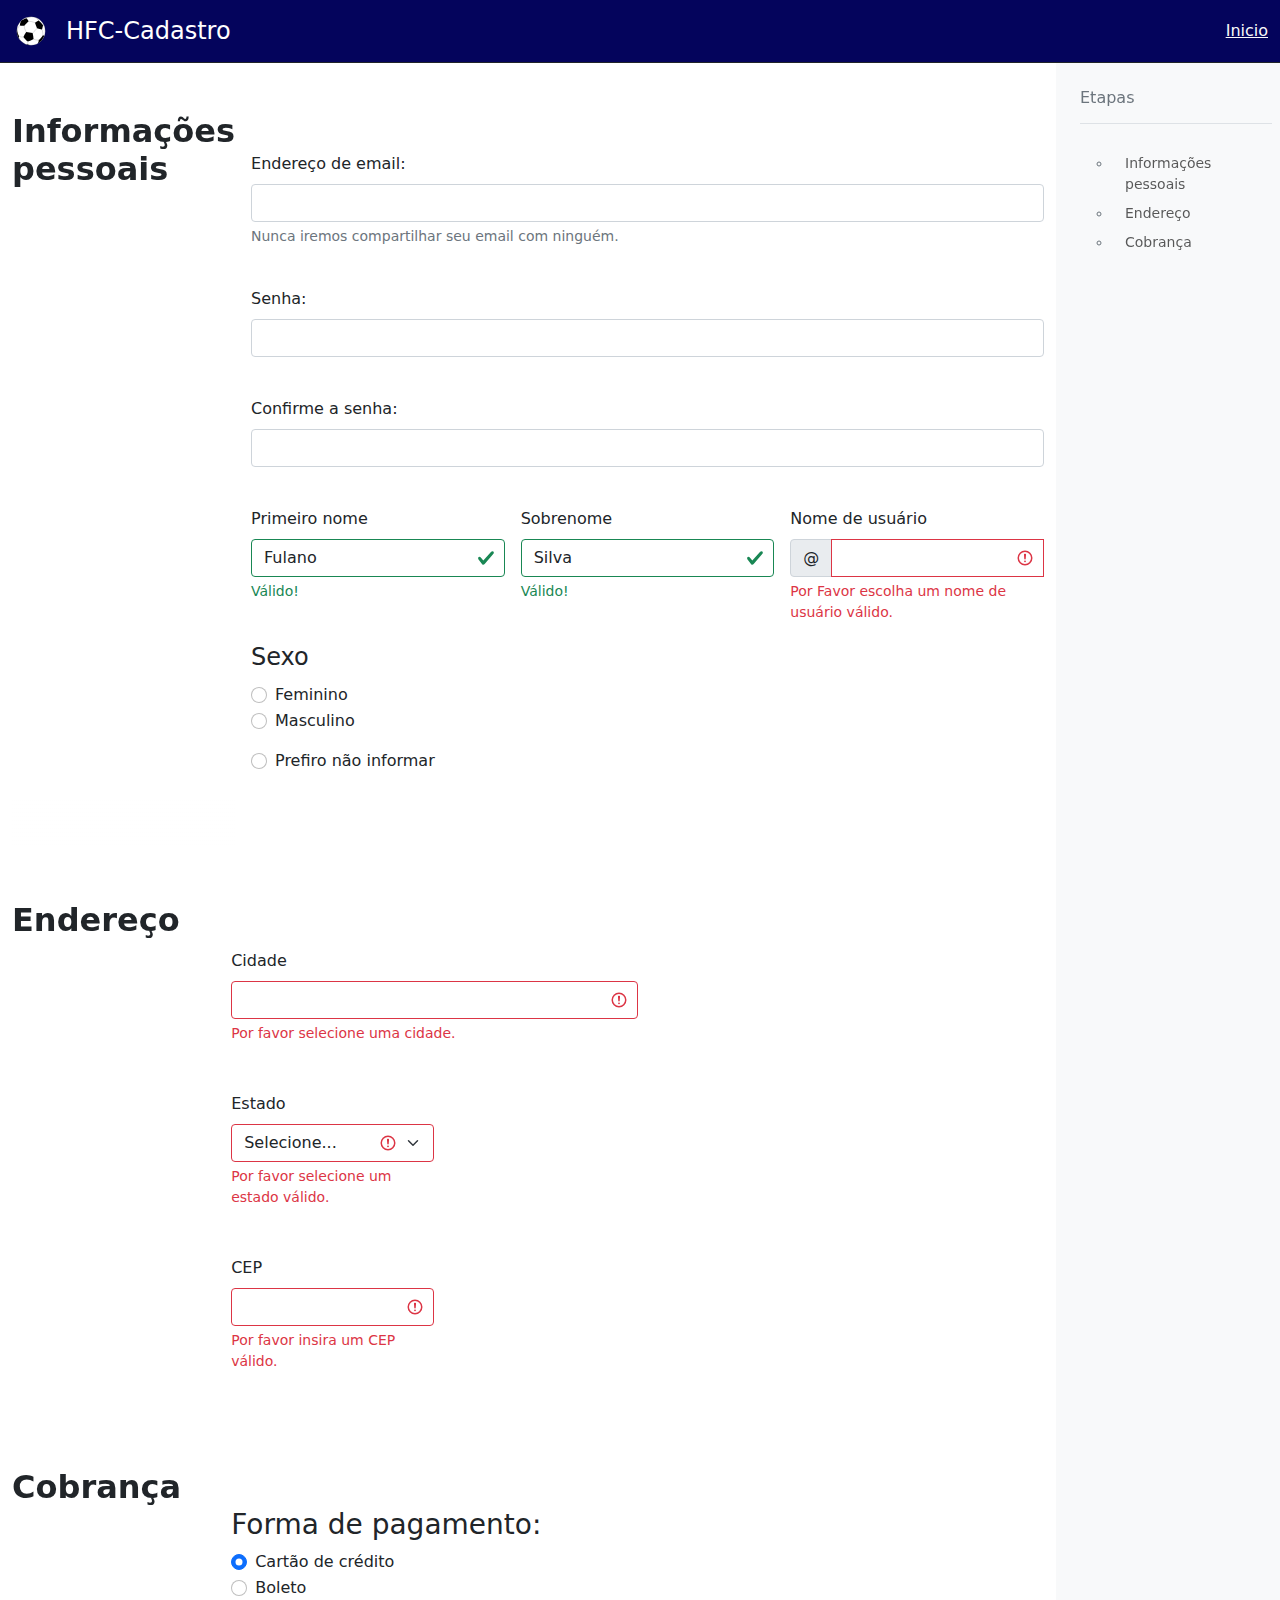
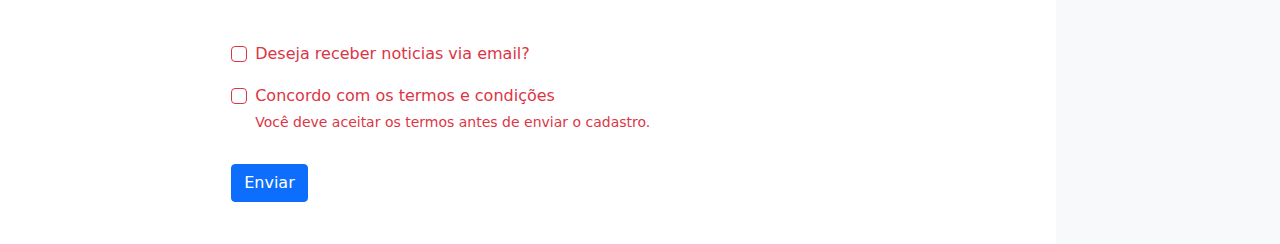
==== commit 0f2ca457: "Ajustes de links, ajustes cadastro, login" ====
--- a/ss/blog/cadastro.html
+++ b/ss/blog/cadastro.html
@@ -37,7 +37,7 @@
   </head>
   <body class="bg-light">
     
-<header class="bd-header bg-dark py-3 d-flex align-items-stretch border-bottom border-dark">
+<header class="bd-header navbar-custom py-3 d-flex align-items-stretch border-bottom border-dark">
   <div class="container-fluid d-flex align-items-center">
     <h1 class="d-flex align-items-center fs-4 text-white mb-0">
       <img src="../../imagens/iconebola.svg" width="38" height="30" class="me-3" alt="bola">
@@ -182,7 +182,38 @@
       </div>
       <div>
         <p></br></br></br></p>
-        <h2>tste.aquivem form de cobrança ocultavel</h2>
+        <h3>Forma de pagamento:</h3>
+
+        <div class="form-check">
+          <input class="form-check-input" type="radio" name="exampleRadios" id="exampleRadios1" value="option1" checked>
+          <label class="form-check-label" for="exampleRadios1">
+            Cartão de crédito
+          </label>
+        </div>
+        <div class="form-check">
+          <input class="form-check-input" type="radio" name="exampleRadios" id="exampleRadios2" value="option2">
+          <label class="form-check-label" for="exampleRadios2">
+            Boleto
+          </label>
+        </div>
+        
+
+        <p></br></p>
+        <div class="form-check"><!--newwsletter-->
+          <input class="form-check-input is-invalid" type="checkbox" value="" id="invalidCheck3" required>
+          <label class="form-check-label" for="invalidCheck3">
+            Deseja receber noticias via email?
+          </label>
+          
+        </div>
+      </div>
+        
+        
+        
+        
+        
+        
+        
         <!--TERMOS-->
         <p></br></br></p>
         <div class="col-12">
--- a/ss/blog/cadastro.css
+++ b/ss/blog/cadastro.css
@@ -167,3 +167,6 @@
     z-index: 1;
   }
 }
+.navbar-custom{
+background-color:rgb(4, 4, 92);
+}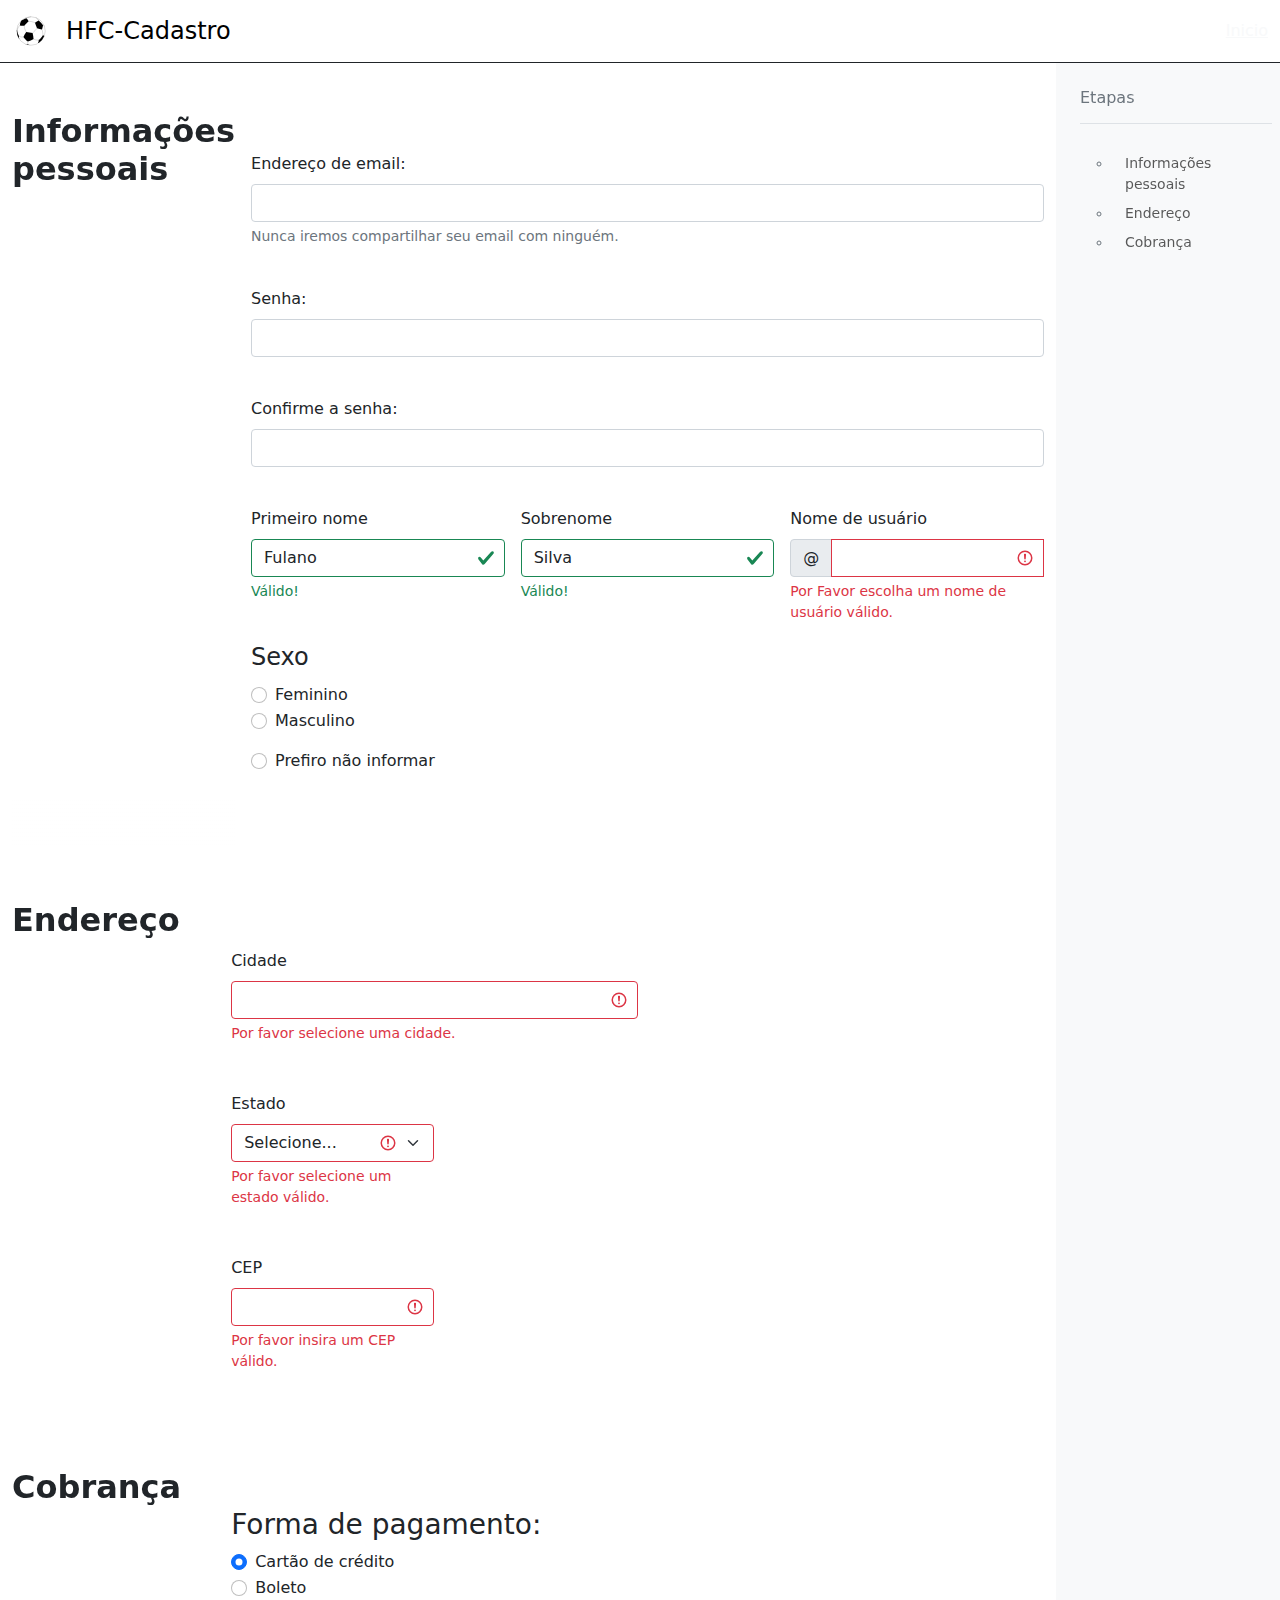
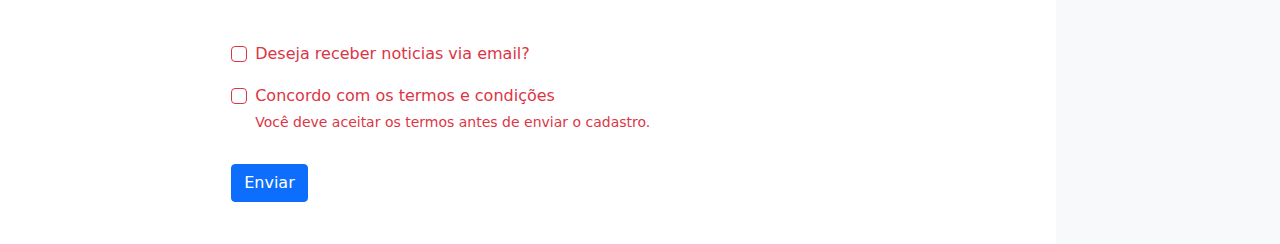
==== commit a10b9b67: "deletados arquivos extras,seja membros,cores gerais,erros de links" ====
--- a/ss/blog/cadastro.html
+++ b/ss/blog/cadastro.html
@@ -41,7 +41,7 @@
   <div class="container-fluid d-flex align-items-center">
     <h1 class="d-flex align-items-center fs-4 text-white mb-0">
       <img src="../../imagens/iconebola.svg" width="38" height="30" class="me-3" alt="bola">
-      <a href="index.html" style="color:white;text-decoration: none;">HFC-Cadastro</a>
+      <a href="index.html" style="color:black;text-decoration: none;">HFC-Cadastro</a>
     </h1>
     <a href="index.html" class="ms-auto link-light">Inicio</a>
   </div>
--- a/ss/blog/cadastro.css
+++ b/ss/blog/cadastro.css
@@ -168,5 +168,6 @@
   }
 }
 .navbar-custom{
-background-color:rgb(4, 4, 92);
+background-color:white;
+
 }